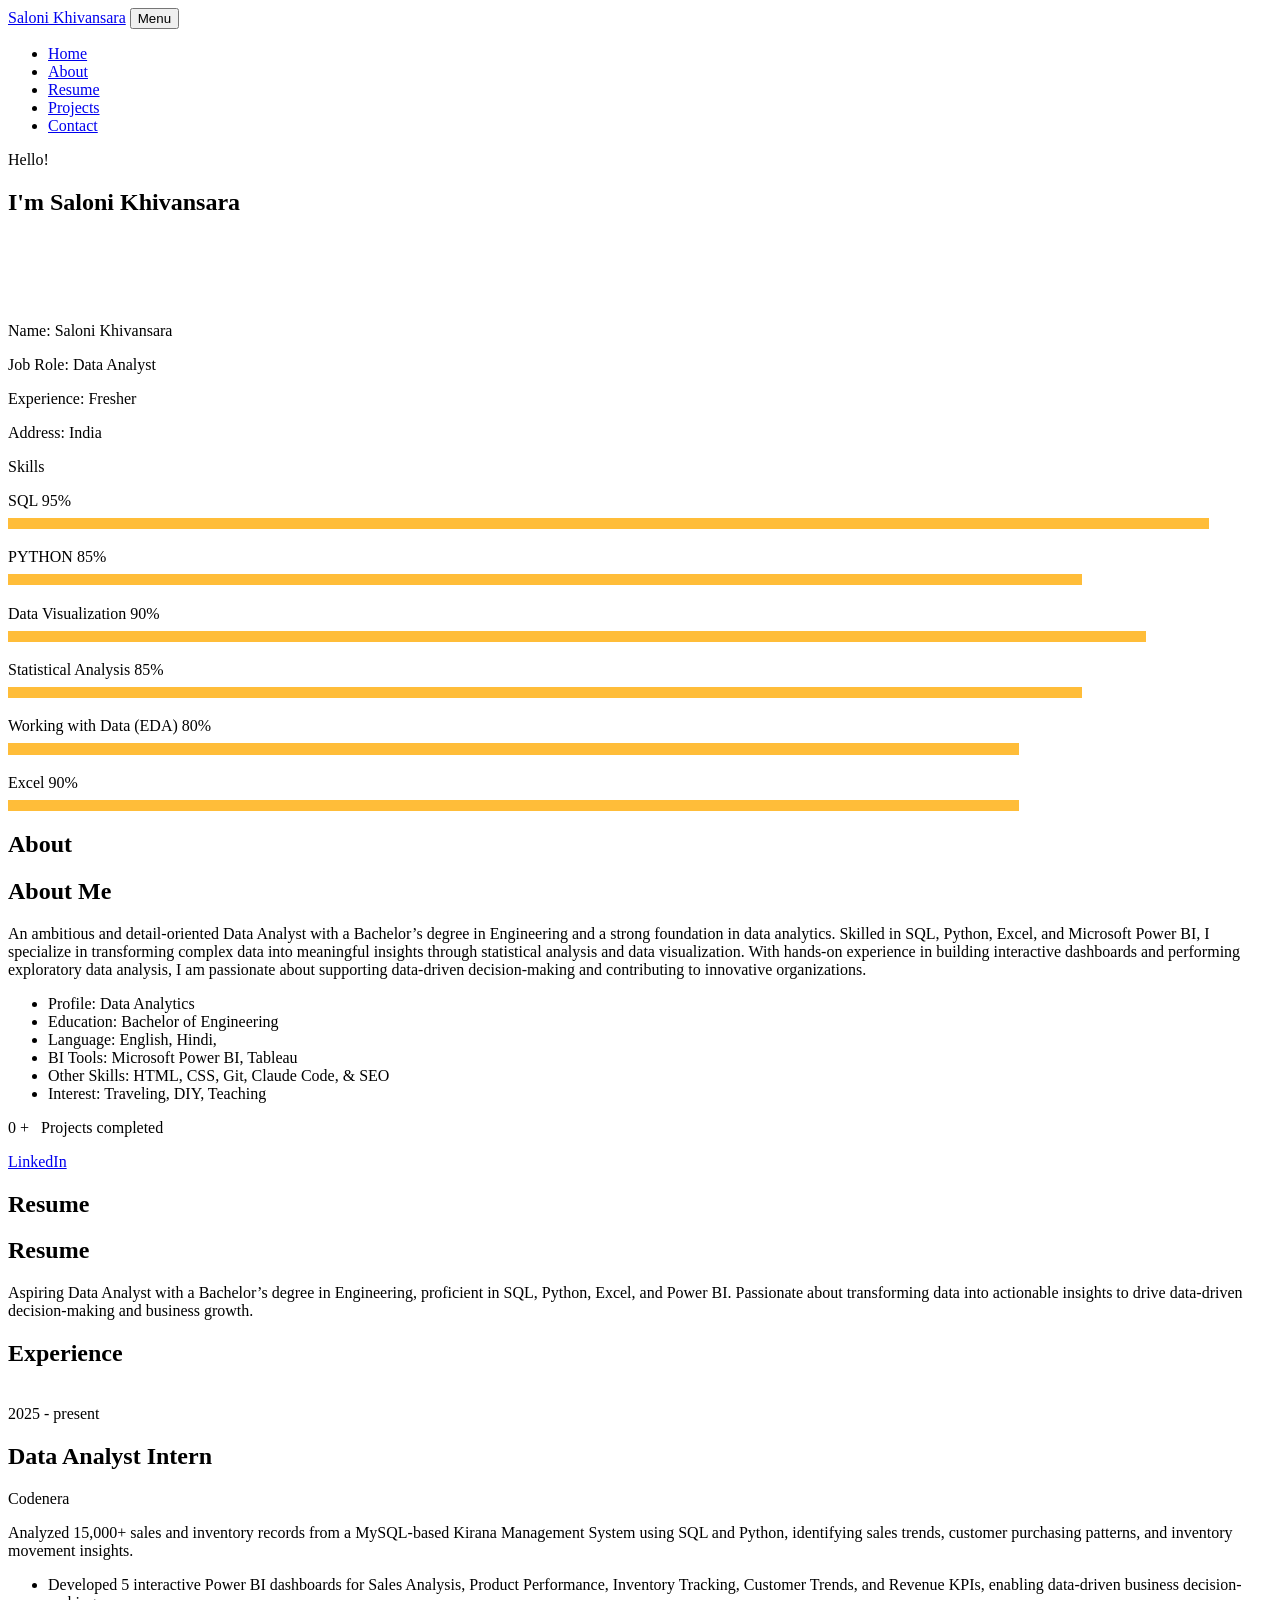
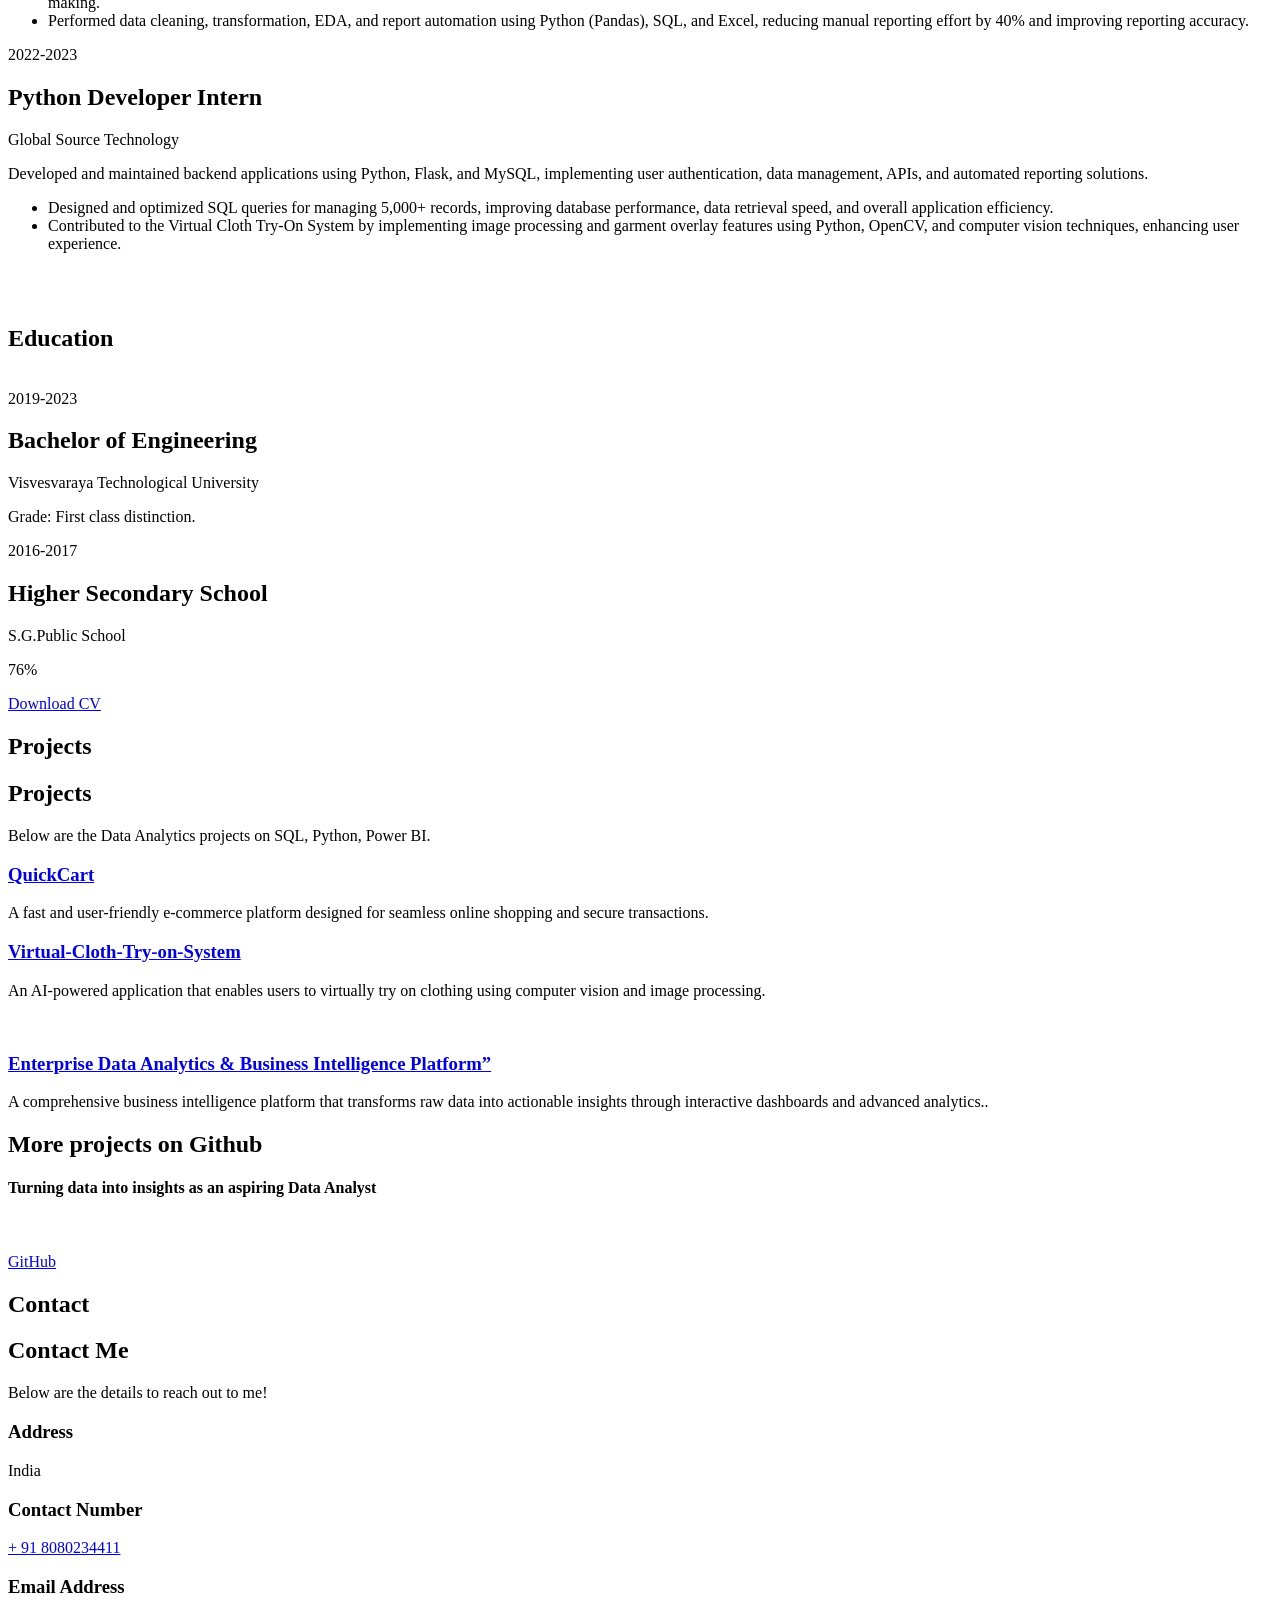
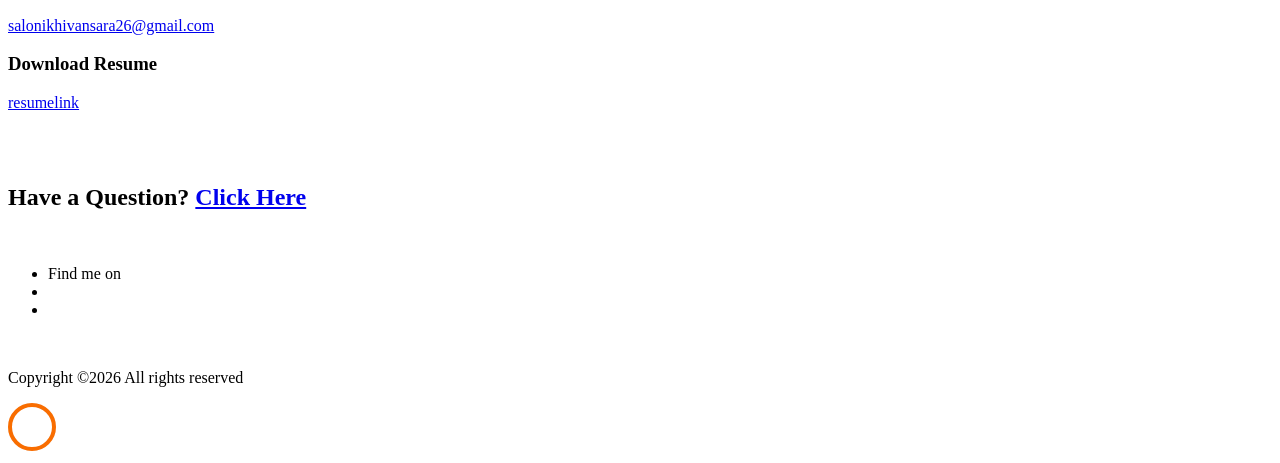
==== index.html @ f2bb4dd5 "Add files via upload first commit" ====
<!DOCTYPE html>
<html lang="en">
  <head>
    <title>Saloni Khivansara Portfolio</title>
    <meta charset="utf-8">
    <meta name="viewport" content="width=device-width, initial-scale=1, shrink-to-fit=no">
    
    <link href="https://fonts.googleapis.com/css?family=Poppins:100,200,300,400,500,600,700,800,900" rel="stylesheet">

    <link rel="stylesheet" href="css/open-iconic-bootstrap.min.css">
    <link rel="stylesheet" href="css/animate.css">
    
    <link rel="stylesheet" href="css/owl.carousel.min.css">
    <link rel="stylesheet" href="css/owl.theme.default.min.css">
    <link rel="stylesheet" href="css/magnific-popup.css">

    <link rel="stylesheet" href="css/aos.css">

    <link rel="stylesheet" href="css/ionicons.min.css">
    
    <link rel="stylesheet" href="css/flaticon.css">
    <link rel="stylesheet" href="css/icomoon.css">
    <link rel="stylesheet" href="css/style.css">



<style>

/*======================================
//--//-->   ABOUT
======================================*/

.about-mf .box-shadow-full {
  padding-top: 4rem;
  padding-bottom: 4rem;
}

.about-mf .about-img {
  margin-bottom: 2rem;
}

.about-mf .about-img img {
  margin-left: 10px;
}


.skill-mf .progress {
  /* background-color: #cde1f8; */
  margin: .5rem 0 1.2rem 0;
  border-radius: 0;
  height: .7rem;
}

.skill-mf .progress .progress-bar {
  height: .7rem;
  background-color: #ffbd39;
}


/* Animation styles */
#typing-animation {
  position: relative;
  font-size: 30px;
  font-weight: bold;
  color: rgb(255, 255, 255);
  overflow: hidden;
  white-space: nowrap;
  animation: typing 3s steps(20, end) infinite;
}

#typing-animation:before {
  content: "";
  /* position: absolute; */
  top: 0;
  left: 0;
  width: 0;
  height: 100%;
  background-color: #ccc;
  animation: typing-cursor 0.5s ease-in-out infinite;
}

@keyframes typing {
  from {
    width: 0;
  }
  to {
    width: 100%;
  }
}

@keyframes typing-cursor {
  from {
    width: 5px;
  }
  to {
    width: 0;
  }
}


/* project image zoom effect */

.zoom-effect {
  overflow: hidden;
  transition: transform 0.3s ease-out;
}

.zoom-effect:hover {
  transform: scale(1.1);
}


</style>


  </head>
  <body data-spy="scroll" data-target=".site-navbar-target" data-offset="300">
	  
	  
    <nav class="navbar navbar-expand-lg navbar-dark ftco_navbar ftco-navbar-light site-navbar-target" id="ftco-navbar">
	    <div class="container">
	      <a class="navbar-brand" href="index.html">Saloni Khivansara</a>
	      <button class="navbar-toggler js-fh5co-nav-toggle fh5co-nav-toggle" type="button" data-toggle="collapse" data-target="#ftco-nav" aria-controls="ftco-nav" aria-expanded="false" aria-label="Toggle navigation">
	        <span class="oi oi-menu"></span> Menu
	      </button>

	      <div class="collapse navbar-collapse" id="ftco-nav">
	        <ul class="navbar-nav nav ml-auto">
	          <li class="nav-item"><a href="#home-section" class="nav-link"><span>Home</span></a></li>
	          <li class="nav-item"><a href="#about-section" class="nav-link"><span>About</span></a></li>
	          <li class="nav-item"><a href="#resume-section" class="nav-link"><span>Resume</span></a></li>
	          <li class="nav-item"><a href="#project-section" class="nav-link"><span>Projects</span></a></li>
	          <li class="nav-item"><a href="#contact-section" class="nav-link"><span>Contact</span></a></li>
	        </ul>
	      </div>
	    </div>
	  </nav>
	  <section id="home-section" class="hero">
		  <div class="home-slider  owl-carousel">
	       <div class="slider-item ">
	      	<div class="overlay"></div>
	         <div class="container">
	          <div class="row d-md-flex no-gutters slider-text align-items-end justify-content-end" data-scrollax-parent="true">
	          	<div class="one-third js-fullheight order-md-last img" style="background-image:url(images/bg_1.png);">
	          	 <div class="overlay"></div>
	          	</div>
		          <div class="one-forth d-flex  align-items-center ftco-animate" data-scrollax=" properties: { translateY: '70%' }">
		          	<div class="text">
		          		<span class="subheading">Hello!</span>
			            <h1 class="mb-4 mt-3">I'm <span>Saloni Khivansara</span></h1>

						<!-- Element to contain animated typing -->
						<span id="typing-animation"></span>

						<script>

						// Initialize the typing animation
						const typingAnimationElement = document.getElementById('typing-animation');

						// Create an array of typing text
						const typingTexts = [
						'Data Analytics  ',
						'Python  ',
		
						];

						// Create a function to display the typing animation for a given text
						function playTypingAnimation(text) {
						// Loop through each character and add it to the element
						for (let i = 0; i < text.length; i++) {
							setTimeout(() => {
							typingAnimationElement.textContent += text[i];
							}, i * 200); // Increase the delay to slow down the typing animation
						}

						// Once the animation is complete, reset the text and start over
						setTimeout(() => {
							typingAnimationElement.textContent = '';
							playTypingAnimation(typingTexts[(typingTexts.indexOf(text) + 1) % typingTexts.length]);
						}, text.length * 200);
						}

						// Start the typing animation loop
						playTypingAnimation(typingTexts[0]);

						</script>

						<br>
						<br>
			            
		            </div>
		          </div>
	        	</div>
	        </div>
	      </div>
		</div>
    </section>



    <section class="ftco-about img ftco-section ftco-no-pb" id="about-section">
    	<div class="container">
			<div class="row">
				<div class="row d-flex align-items-stretch">
				<!-- <div class="row d-flex"> -->
					<div class="col-md-6 col-lg-5 d-flex">
						<div class="img-about img d-flex align-items-stretch">
							<div class="overlay">
								<div class="row">
									<div class="col-sm-6 col-md-5">
									  <div class="about-img">
										<img src="images/about-me.png" class="img-fluid rounded b-shadow-a" alt="">
									  </div>
									</div>
									<!-- Details next to profile image -->
									<div class="col-sm-6 col-md-7">
									  <div class="about-info">
										<p><span class="title-s">Name: </span> <span>Saloni Khivansara</span></p>
										<p><span class="title-s">Job Role: </span> <span>Data Analyst</span></p>
										<p><span class="title-s">Experience: </span> <span>Fresher</span></p>
										<p><span class="title-s">Address: </span> <span>India</span></p>
									  </div>
									</div>
								  </div>

								<div class="skill-mf">
									<p class="title-s">Skills</p>
									<span>SQL</span> <span class="pull-right">95%</span>
									<div class="progress">
										<div class="progress-bar" role="progressbar" style="width: 95%;" aria-valuenow="95" aria-valuemin="0"
											aria-valuemax="100"></div>
									</div>
									
									<span>PYTHON</span> <span class="pull-right">85%</span>
									<div class="progress">
										<div class="progress-bar" role="progressbar" style="width: 85%" aria-valuenow="85" aria-valuemin="0"
											aria-valuemax="100"></div>
									</div>
									
									<span>Data Visualization</span> <span class="pull-right">90%</span>
									<div class="progress">
										<div class="progress-bar" role="progressbar" style="width: 90%" aria-valuenow="90" aria-valuemin="0"
											aria-valuemax="100"></div>
									</div>
									
									<span>Statistical Analysis</span> <span class="pull-right">85%</span>
									<div class="progress">
										<div class="progress-bar" role="progressbar" style="width: 85%" aria-valuenow="85" aria-valuemin="0"
											aria-valuemax="100"></div>
									</div>
									
									<span>Working with Data (EDA)</span> <span class="pull-right">80%</span>
									<div class="progress">
										<div class="progress-bar" role="progressbar" style="width: 80%" aria-valuenow="80" aria-valuemin="0"
											aria-valuemax="100"></div>
									</div>

									
									<span>Excel</span> <span class="pull-right">90%</span>
									<div class="progress">
										<div class="progress-bar" role="progressbar" style="width: 80%" aria-valuenow="80" aria-valuemin="0"
											aria-valuemax="100"></div>
									</div>


								</div>
							</div>
						</div>
					</div>
					
					<div class="col-md-6 col-lg-7 pl-lg-5 pb-5">
						<div class="row justify-content-start pb-3">
							<div class="col-md-12 heading-section ftco-animate">
								
								<h1 class="big">About</h1>
								<h2 class="mb-4">About Me</h2>
								
								<p>  An ambitious and detail-oriented Data Analyst with a Bachelor’s degree
									 in Engineering and a strong foundation in data analytics. Skilled in SQL,
									  Python, Excel, and Microsoft Power BI, I specialize in transforming complex
									   data into meaningful insights through statistical analysis and data visualization.
									    With hands-on experience in building interactive dashboards and performing exploratory 
										data analysis, I am passionate about supporting data-driven decision-making and contributing
										 to innovative organizations.

                                </p>
									
								<ul class="about-info mt-4 px-md-0 px-2">
									<li class="d-flex"><span>Profile:</span> <span>Data  Analytics</span></li>
									<li class="d-flex"><span>Education:</span> <span>Bachelor of Engineering</span></li>
									<li class="d-flex"><span>Language:</span> <span>English, Hindi,</span></li>
									<li class="d-flex"><span>BI Tools:</span> <span>Microsoft Power BI, Tableau</span></li>
									<li class="d-flex"><span>Other Skills:</span> <span>HTML, CSS, Git, Claude Code, &amp; SEO</span></li>
									<li class="d-flex"><span>Interest:</span> <span>Traveling, DIY, Teaching</span></li>
									
								</ul>
							</div>
						</div>


						<div class="counter-wrap ftco-animate d-flex mt-md-3">
							<div class="text">
								<p class="mb-4">
									<span class="number" data-number="2">0</span> <span>+</span>
									<span>&nbsp; Projects completed</span>
								</p>
								<p><a href="http://www.linkedin.com/in/saloni-khivansara-997a50245" class="btn btn-primary py-3 px-3">LinkedIn</a></p>
							</div>
						</div>
					</div>
				</div>
			</div>
		</div>
    </section>



	
    <section class="ftco-section ftco-no-pb" id="resume-section">
    	<div class="container">
    		<div class="row justify-content-center pb-5">
          <div class="col-md-10 heading-section text-center ftco-animate">
          	<h1 class="big big-2">Resume</h1>
            <h2 class="mb-4">Resume</h2>
            <p> Aspiring Data Analyst with a Bachelor’s degree in Engineering, proficient in SQL, Python, Excel, and Power BI. Passionate about transforming data into actionable insights to drive data-driven decision-making and business growth.</p>
          </div>
        </div>

		<div class="row">
			<h1 class="big-4">Experience</h1>
			<div class="underline"></div>
		</div>
		<br>
		
		<div class="row">
				<div class="col-md-6">
					<div class="resume-wrap ftco-animate">
						<span class="date">2025 - present</span>
						<h2>Data Analyst Intern </h2>
						<span class="position">Codenera</span>
						<p class="mt-4"> Analyzed 15,000+ sales and inventory records from a MySQL-based Kirana Management System using SQL and 
Python, identifying sales trends, customer purchasing patterns, and inventory movement insights. 
 
							<ul>
								<li>Developed 5 interactive Power BI dashboards for Sales Analysis, Product Performance, Inventory Tracking, Customer 
Trends, and Revenue KPIs, enabling data-driven business decision-making.</li>
								<li>Performed data cleaning, transformation, EDA, and report automation using Python (Pandas), SQL, and Excel, 
reducing manual reporting effort by 40% and improving reporting accuracy.</li>

							</ul>
						</p>
					</div>

				</div>

				<div class="col-md-6">
					<div class="resume-wrap ftco-animate">
						<span class="date">2022-2023</span>
						<h2>Python Developer Intern</h2>
						<span class="position">Global Source Technology</span>
						<p class="mt-4">Developed and maintained backend applications using Python, Flask, and MySQL, implementing user authentication, 
data management, APIs, and automated reporting solutions. 
							<ul>
								<li>Designed and optimized SQL queries for managing 5,000+ records, improving database performance, data retrieval 
speed, and overall application efficiency. </li>
								<li>Contributed to the Virtual Cloth Try-On System by implementing image processing and garment overlay features using 
Python, OpenCV, and computer vision techniques, enhancing user experience.</li>
							</ul>
						</p>
					</div>

				</div>
			</div>

		<br>
		<br>

		<div class="row">
			<h1 class="big-4">Education</h1>
			<div class="underline"></div>
		</div>
		<br>
		
			<div class="row">
    			<div class="col-md-6">
    				<div class="resume-wrap ftco-animate">
    					<span class="date">2019-2023</span>
    					<h2>Bachelor of Engineering</h2>
    					<span class="position">Visvesvaraya Technological University</span>
    					<p class="mt-4">Grade: First class distinction.</p>
    				</div>
    			</div>

    			<div class="col-md-6">
    				<div class="resume-wrap ftco-animate">
    					<span class="date">2016-2017</span>
    					<h2>Higher Secondary School</h2>
    					<span class="position">S.G.Public School</span>
    					<p class="mt-4">76%</p>
    				</div>
				</div>
    		</div>

    		<div class="row justify-content-center mt-5">
    			<div class="col-md-6 text-center ftco-animate">
    				<p><a href="https://drive.google.com/file/d/1pVGE2b9iE5CpgebhFVgQicLdLr6Z6IuB/view?usp=drivesdk" class="btn btn-primary py-4 px-5">Download CV</a></p>
    			</div>
    		</div>
    	</div>
    </section>

   

    <section class="ftco-section" id="project-section">
      <div class="container">
        <div class="row justify-content-center mb-5 pb-5">
          <div class="col-md-7 heading-section text-center ftco-animate">
            <h1 class="big big-2">Projects</h1>
            <h2 class="mb-4">Projects</h2>
            <p>Below are the Data Analytics projects on SQL, Python, Power BI.</p>
          </div>
        </div>
         
		        <div class="row d-flex">
          <div class="col-md-4 d-flex ftco-animate">
          	<div class="blog-entry justify-content-end">
              <a href="https://github.com/Salonikhivansara/QuickCart" class="block-20 zoom-effect" style="background-image: url('images/proj_2.jpg');">
              </a>
              <div class="text mt-3 float-right d-block">

                <h3 class="heading"><a href="https://github.com/Salonikhivansara/QuickCart">QuickCart</a></h3>
                <p>A fast and user-friendly e-commerce platform designed for seamless online shopping and secure transactions.</p>
              </div>
            </div>
          </div>
          <div class="col-md-4 d-flex ftco-animate">
          	<div class="blog-entry">
              <a href="https://github.com/Salonikhivansara/Virtual-Cloth-Try-on-System" class="block-20 zoom-effect" style="background-image: url('images/proj_3.jpg');">
              </a>
              <div class="text mt-3 float-right d-block">

                <h3 class="heading"><a href="https://github.com/Salonikhivansara/Virtual-Cloth-Try-on-System">Virtual-Cloth-Try-on-System</a></h3>
                <p>An AI-powered application that enables users to virtually try on clothing using computer vision and image processing. </p>
              </div>
            </div>
          </div>
        </div>
	<br>
		<!-- added justify-content-center to center align the last two projects -->
		
			<div class="col-md-4 d-flex ftco-animate">
				<div class="blog-entry justify-content-end">
				<a href="https://github.com/Salonikhivansara/Enterprise-Data-Analytics-Business-Intelligence-Platform-" class="block-20 zoom-effect" style="background-image: url('images/proj_5.jpg');">
				</a>
				<div class="text mt-3 float-right d-block">
  
				  <h3 class="heading"><a href="https://github.com/Salonikhivansara/Enterprise-Data-Analytics-Business-Intelligence-Platform-">Enterprise Data Analytics & Business Intelligence Platform”</a></h3>
				  <p>A comprehensive business intelligence platform that transforms raw data into actionable insights through interactive dashboards and advanced analytics..</p>
				</div>
			  </div>
			</div>
		 </div>
	  </div>
    </section>


	
	  <div class="ftco-section ftco-hireme img margin-top" style="background-image: url(images/bg_1.jpg)">
			<!-- <div class="container"> -->
				<div class="row justify-content-center">
					<div class="col-md-7 ftco-animate text-center">
						<h2>More projects on<span> Github  </span> </h2>
						<div class="heading"> <h4> Turning data into insights as an aspiring Data Analyst </h4>
						<br>
						<p><a href="https://github.com/Salonikhivansara" class="btn btn-primary py-3 px-5">GitHub</a></p>
						</div>
					</div>
				</div>
			<!-- </div> -->
		</div>
	</section>



    <section class="ftco-section contact-section ftco-no-pb" id="contact-section">
      <div class="container">
      	<div class="row justify-content-center mb-5 pb-3">
          <div class="col-md-7 heading-section text-center ftco-animate">
            <h1 class="big big-2">Contact</h1>
            <h2 class="mb-4">Contact Me</h2>
            <p>Below are the details to reach out to me!</p>
          </div>
        </div>

        <div class="row d-flex contact-info mb-5">
          <div class="col-md-6 col-lg-3 d-flex ftco-animate">
          	<div class="align-self-stretch box p-4 text-center">
          		<div class="icon d-flex align-items-center justify-content-center">
          			<span class="icon-map-signs"></span>
          		</div>
          		<h3 class="mb-4">Address</h3>
	            <p>India</p>
	          </div>
          </div>
          <div class="col-md-6 col-lg-3 d-flex ftco-animate">
          	<div class="align-self-stretch box p-4 text-center">
          		<div class="icon d-flex align-items-center justify-content-center">
          			<span class="icon-phone2"></span>
          		</div>
          		<h3 class="mb-4">Contact Number</h3>
	            <p><a href="tel://91 8080234411">+ 91 8080234411</a></p>
	          </div>
          </div>
          <div class="col-md-6 col-lg-3 d-flex ftco-animate">
          	<div class="align-self-stretch box p-4 text-center">
          		<div class="icon d-flex align-items-center justify-content-center">
          			<span class="icon-paper-plane"></span>
          		</div>
          		<h3 class="mb-4">Email Address</h3>
	            <p><a href="salonikhivansara26@gmail.com">salonikhivansara26@gmail.com</a></p>
	          </div>
          </div>
          <div class="col-md-6 col-lg-3 d-flex ftco-animate">
          	<div class="align-self-stretch box p-4 text-center">
          		<div class="icon d-flex align-items-center justify-content-center">
          			<span class="icon-globe"></span>
          		</div>
          		<h3 class="mb-4">Download Resume</h3>
	            <p><a href="https://drive.google.com/file/d/1pVGE2b9iE5CpgebhFVgQicLdLr6Z6IuB/view?usp=drivesdk">resumelink</a></p>
	          </div>
          </div>

		  <div class="container">
			<br>
			<br>
			<div class="row justify-content-center">
				<div class="col-md-7 ftco-animate text-center">
					<h2>Have a<span> Question?  </span> <a href="https://docs.google.com/forms/d/e/1FAIpQLSdcwWDPTeVCX99v7hOgQ1MK_xmrTE-iSjebDyQElLQafdqebA/viewform?usp=dialog" class="btn btn-primary py-3 px-5">Click Here</a> </h2>
				</div>
			</div>
				<br>
					<ul class="ftco-footer-social list-unstyled d-flex justify-content-center align-items-center mb-0">
					  <li class="ftco-animate normal-txt">Find me on  </li>
					  
					  <li class="ftco-animate"><a href="http://www.linkedin.com/in/saloni-khivansara-997a50245"><span class="icon-linkedin"></span></a></li>  
					  
					  
				      <li class="ftco-animate"><a href="https://www.instagram.com/rishabhnmishra/"><span class="icon-instagram"></span></a></li>
					</ul>
				<br>
		   </div>
   </div>
 </section>


 
	
    <footer class="ftco-footer ftco-section">
		<div class="container">
		  <div class="row">
			<div class="col-md-12 text-center">
  
			  <p><!-- Link back to Colorlib can't be removed. Template is licensed under CC BY 3.0. -->
	Copyright &copy;<script>document.write(new Date().getFullYear());</script> All rights reserved  </a>
	<!-- Link back to Colorlib can't be removed. Template is licensed under CC BY 3.0. --></p>
			</div>
		  </div>
		</div>
	  </footer>


  <!-- loader -->
  <div id="ftco-loader" class="show fullscreen"><svg class="circular" width="48px" height="48px"><circle class="path-bg" cx="24" cy="24" r="22" fill="none" stroke-width="4" stroke="#eeeeee"/><circle class="path" cx="24" cy="24" r="22" fill="none" stroke-width="4" stroke-miterlimit="10" stroke="#F96D00"/></svg></div>


  <script src="js/jquery.min.js"></script>
  <script src="js/jquery-migrate-3.0.1.min.js"></script>
  <script src="js/popper.min.js"></script>
  <script src="js/bootstrap.min.js"></script>
  <script src="js/jquery.easing.1.3.js"></script>
  <script src="js/jquery.waypoints.min.js"></script>
  <script src="js/jquery.stellar.min.js"></script>
  <script src="js/owl.carousel.min.js"></script>
  <script src="js/jquery.magnific-popup.min.js"></script>
  <script src="js/aos.js"></script>
  <script src="js/jquery.animateNumber.min.js"></script>
  <script src="js/scrollax.min.js"></script>
  
  <script src="js/main.js"></script>
    
  </body>
</html>
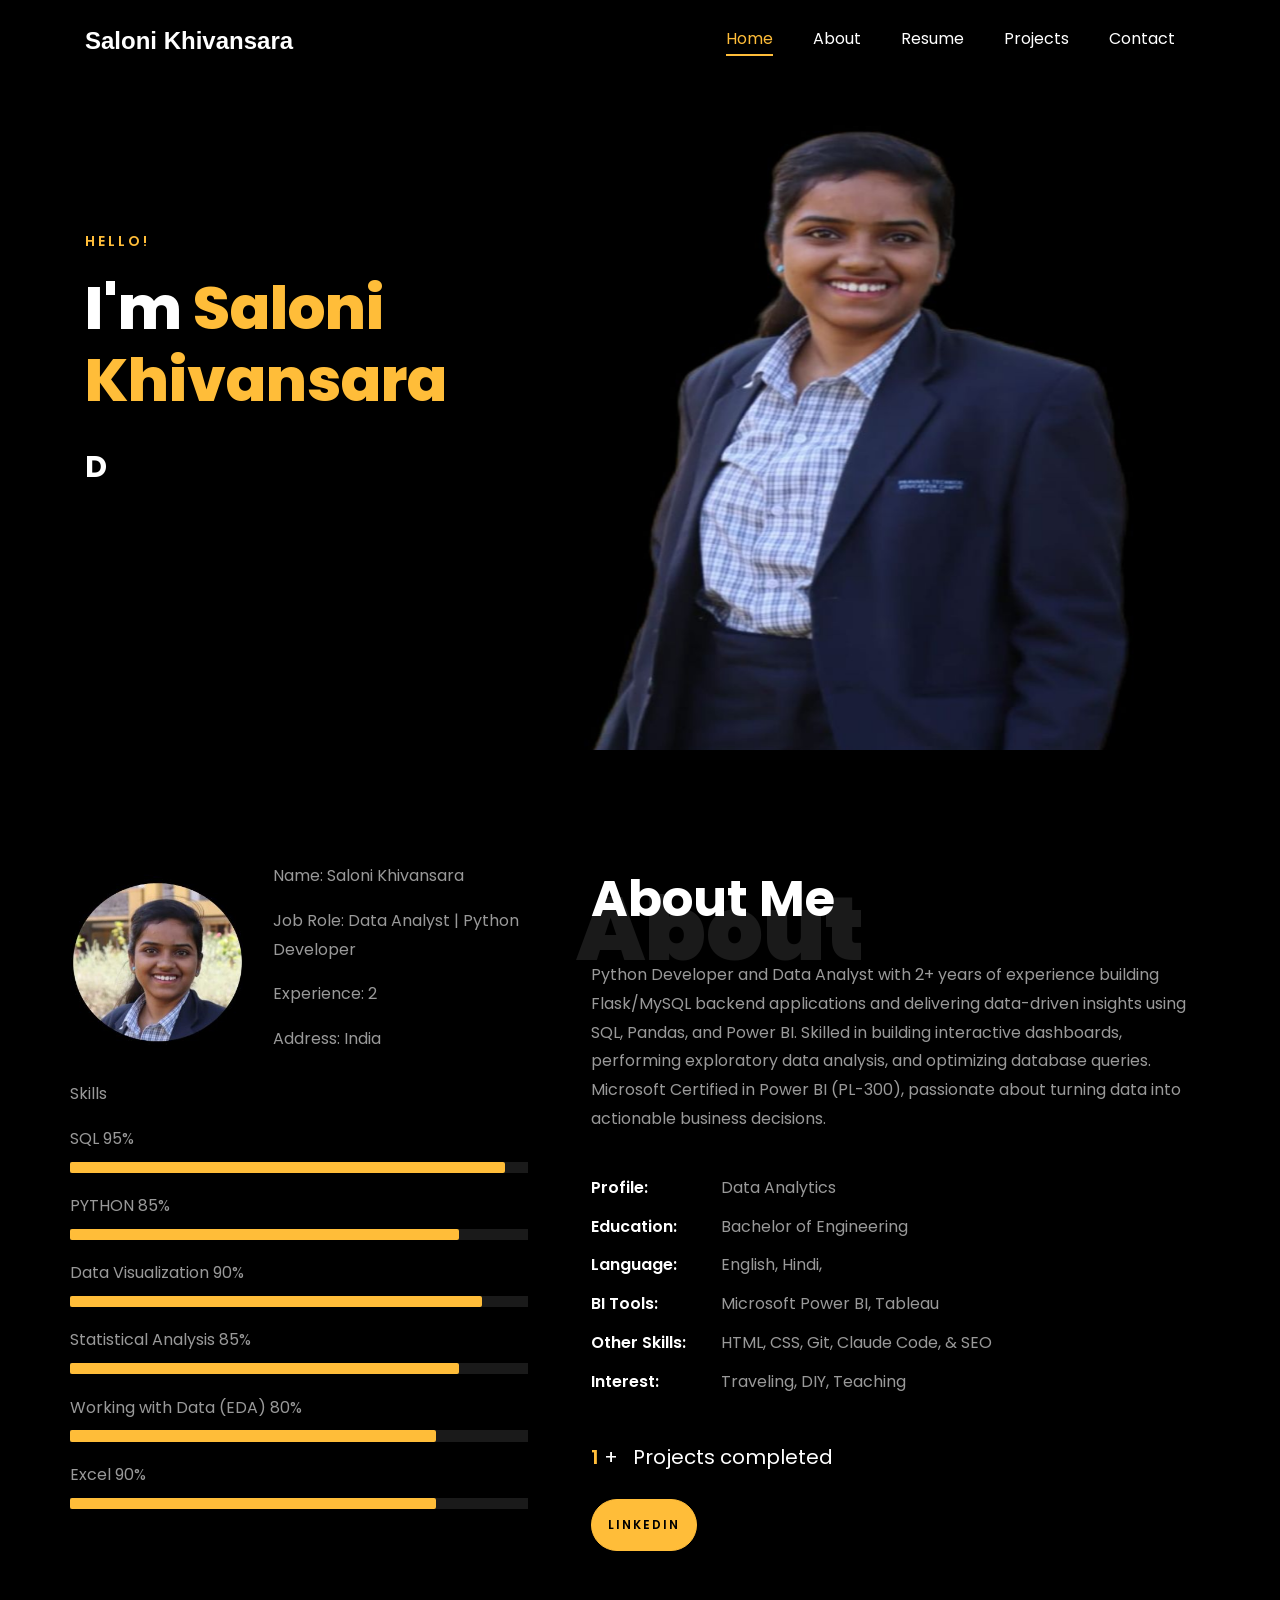
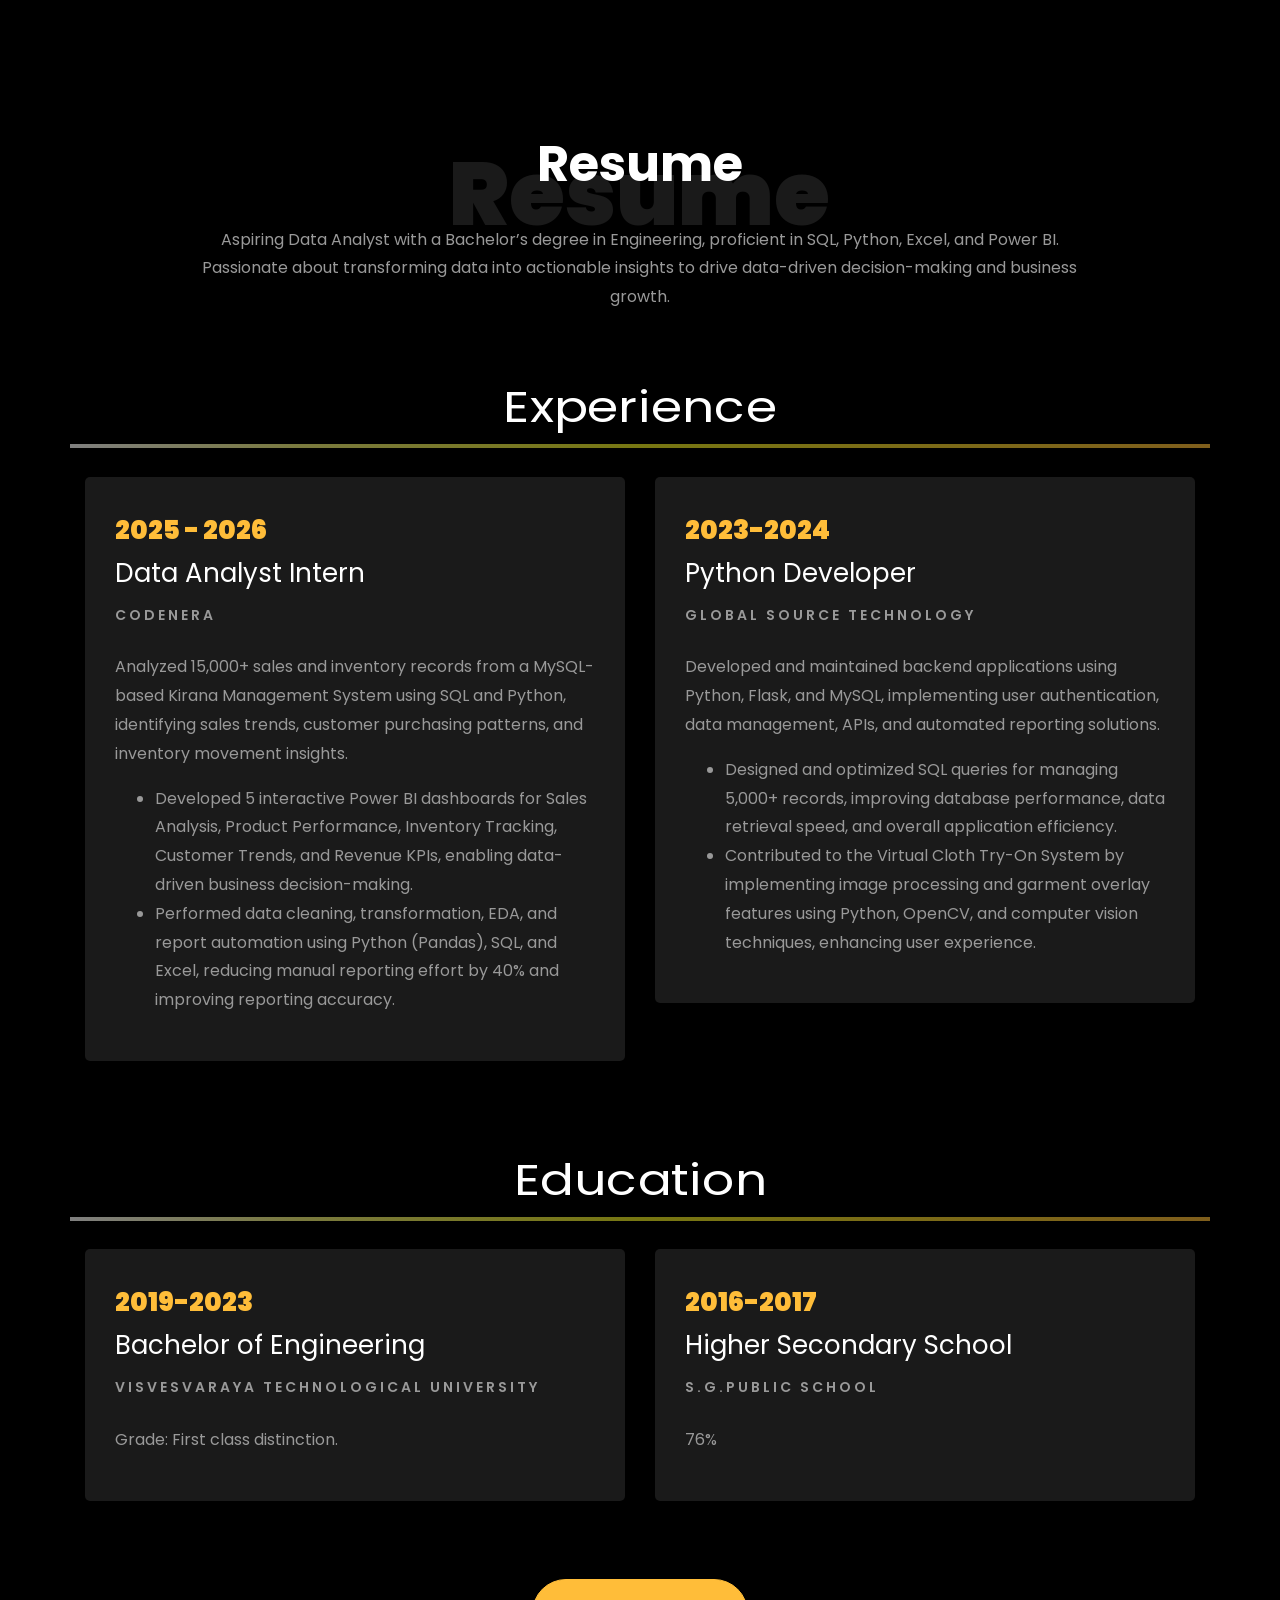
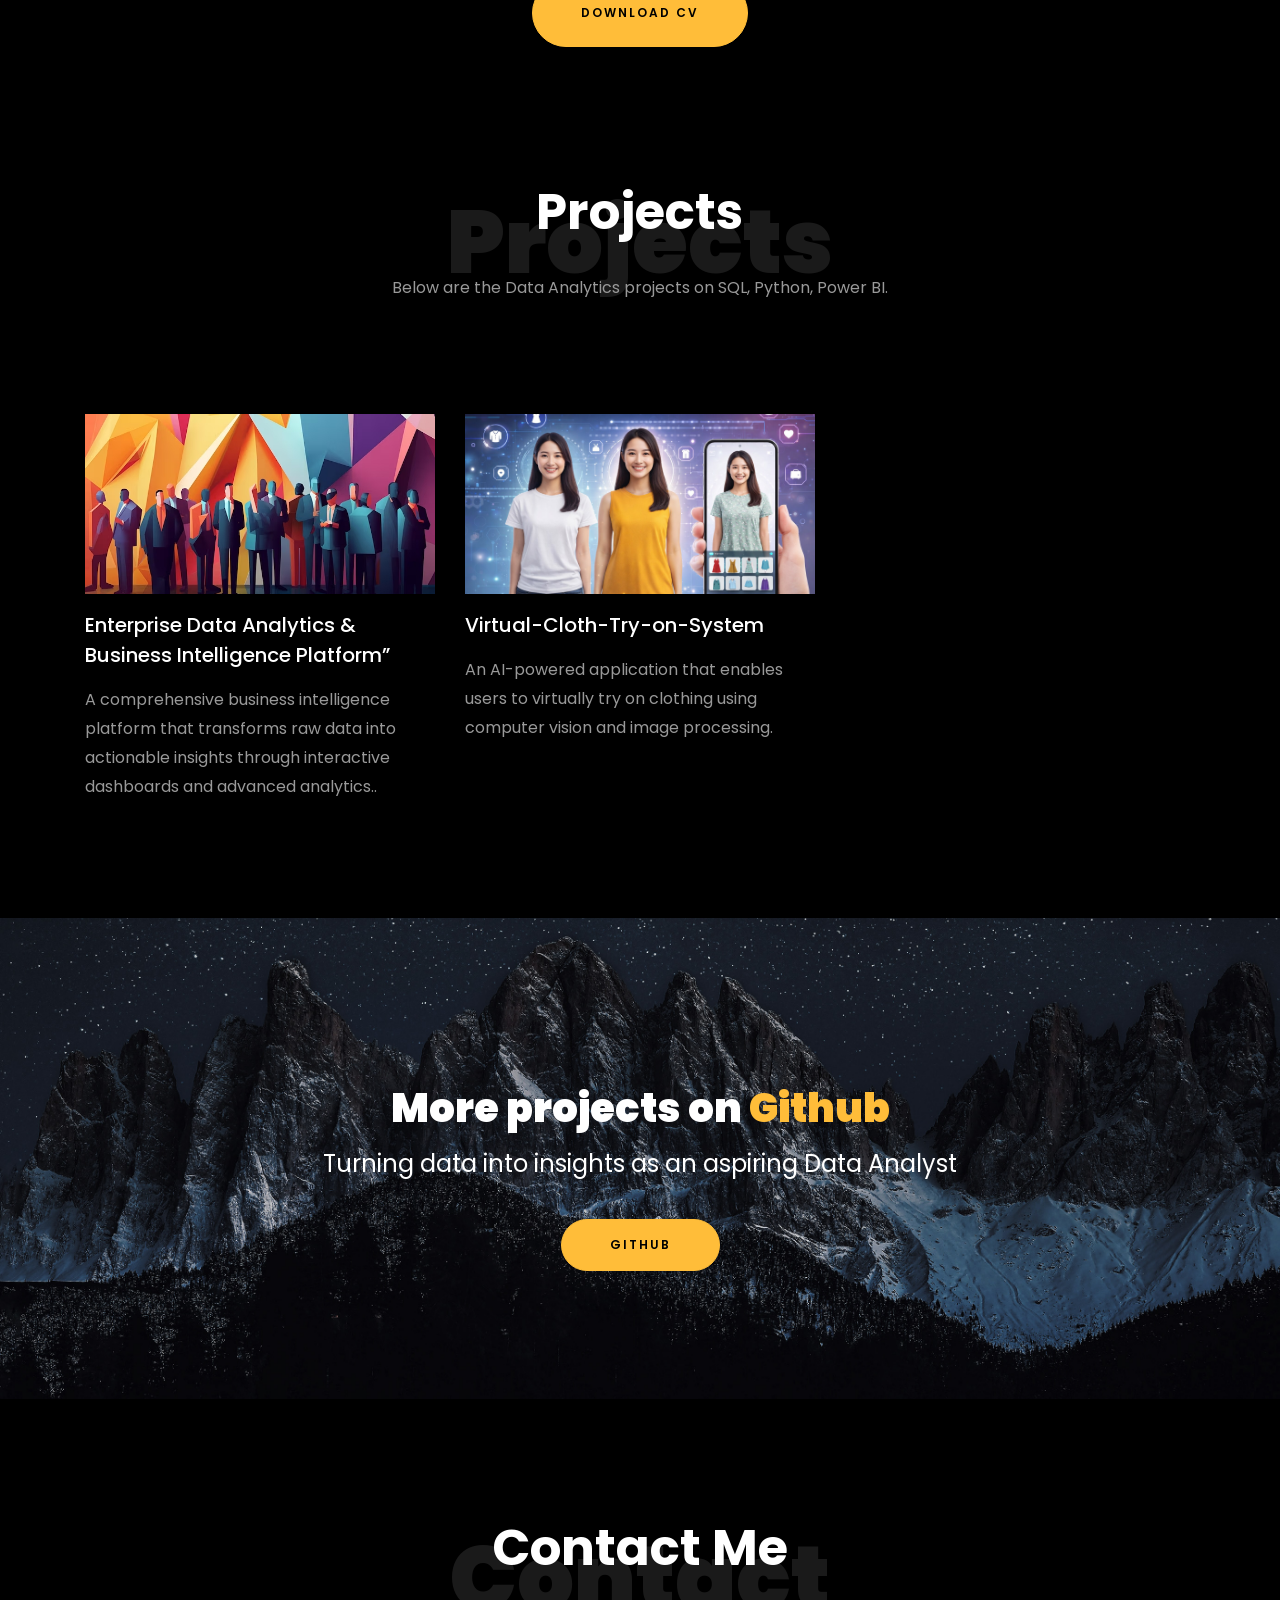
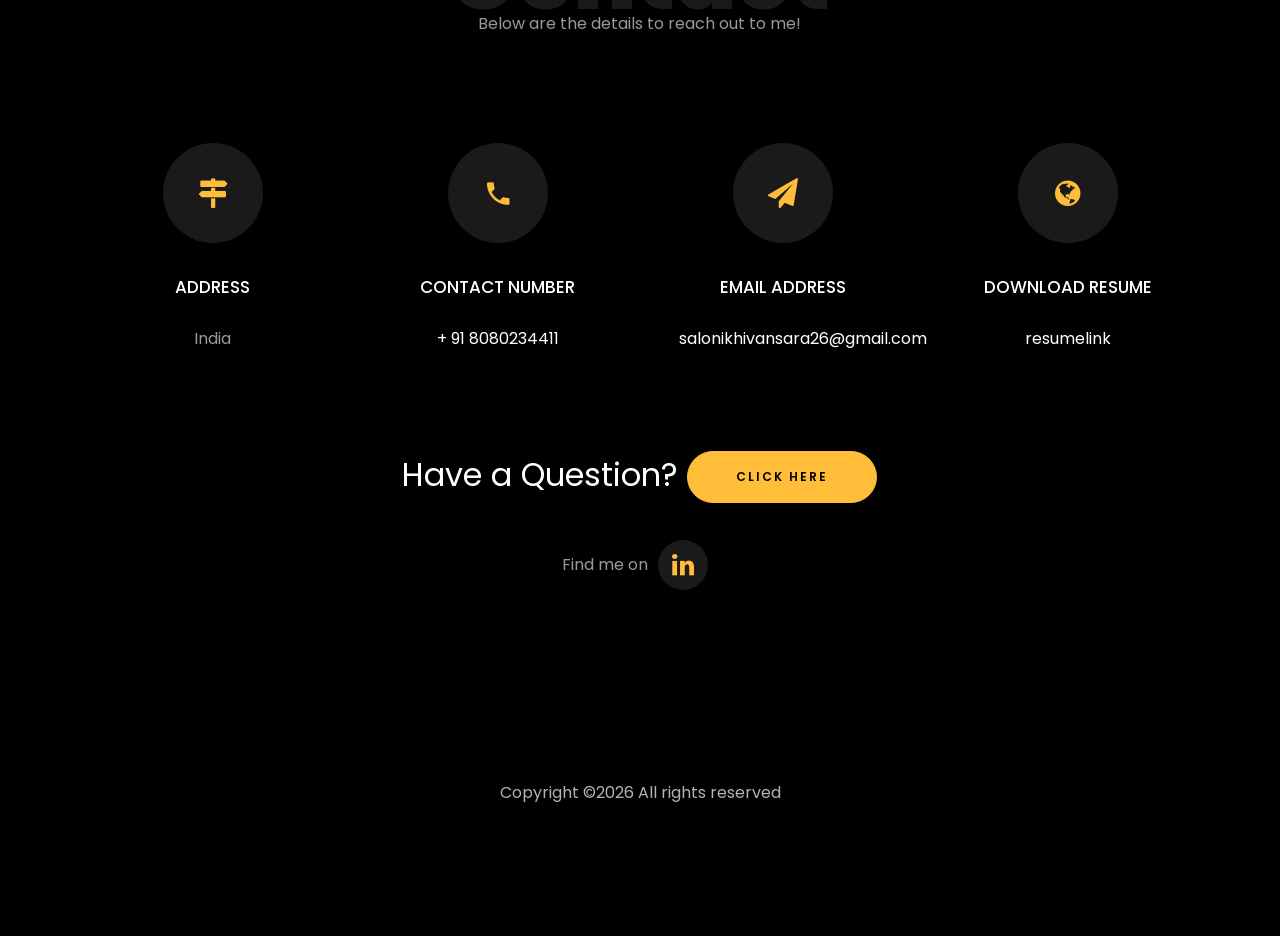
==== commit 831f426a: "Add files via upload third commit" ====
--- a/index.html
+++ b/index.html
@@ -216,8 +216,8 @@
 									<div class="col-sm-6 col-md-7">
 									  <div class="about-info">
 										<p><span class="title-s">Name: </span> <span>Saloni Khivansara</span></p>
-										<p><span class="title-s">Job Role: </span> <span>Data Analyst</span></p>
-										<p><span class="title-s">Experience: </span> <span>Fresher</span></p>
+										<p><span class="title-s">Job Role: </span> <span>Data Analyst | Python Developer</span></p>
+										<p><span class="title-s">Experience: </span> <span>2</span></p>
 										<p><span class="title-s">Address: </span> <span>India</span></p>
 									  </div>
 									</div>
@@ -275,13 +275,7 @@
 								<h1 class="big">About</h1>
 								<h2 class="mb-4">About Me</h2>
 								
-								<p>  An ambitious and detail-oriented Data Analyst with a Bachelor’s degree
-									 in Engineering and a strong foundation in data analytics. Skilled in SQL,
-									  Python, Excel, and Microsoft Power BI, I specialize in transforming complex
-									   data into meaningful insights through statistical analysis and data visualization.
-									    With hands-on experience in building interactive dashboards and performing exploratory 
-										data analysis, I am passionate about supporting data-driven decision-making and contributing
-										 to innovative organizations.
+								<p>  Python Developer and Data Analyst with 2+ years of experience building Flask/MySQL backend applications and delivering data-driven insights using SQL, Pandas, and Power BI. Skilled in building interactive dashboards, performing exploratory data analysis, and optimizing database queries. Microsoft Certified in Power BI (PL-300), passionate about turning data into actionable business decisions.
 
                                 </p>
 									
@@ -335,7 +329,7 @@
 		<div class="row">
 				<div class="col-md-6">
 					<div class="resume-wrap ftco-animate">
-						<span class="date">2025 - present</span>
+						<span class="date">2025 - 2026</span>
 						<h2>Data Analyst Intern </h2>
 						<span class="position">Codenera</span>
 						<p class="mt-4"> Analyzed 15,000+ sales and inventory records from a MySQL-based Kirana Management System using SQL and 
@@ -355,8 +349,8 @@
 
 				<div class="col-md-6">
 					<div class="resume-wrap ftco-animate">
-						<span class="date">2022-2023</span>
-						<h2>Python Developer Intern</h2>
+						<span class="date">2023-2024</span>
+						<h2>Python Developer </h2>
 						<span class="position">Global Source Technology</span>
 						<p class="mt-4">Developed and maintained backend applications using Python, Flask, and MySQL, implementing user authentication, 
 data management, APIs, and automated reporting solutions. 
@@ -403,7 +397,7 @@
 
     		<div class="row justify-content-center mt-5">
     			<div class="col-md-6 text-center ftco-animate">
-    				<p><a href="https://drive.google.com/file/d/1pVGE2b9iE5CpgebhFVgQicLdLr6Z6IuB/view?usp=drivesdk" class="btn btn-primary py-4 px-5">Download CV</a></p>
+    				<p><a href="https://drive.google.com/file/d/1UXyq3erbA17WLCjfwPdNDni977JwLxiB/view?usp=sharing" class="btn btn-primary py-4 px-5">Download CV</a></p>
     			</div>
     		</div>
     	</div>
@@ -424,13 +418,13 @@
 		        <div class="row d-flex">
           <div class="col-md-4 d-flex ftco-animate">
           	<div class="blog-entry justify-content-end">
-              <a href="https://github.com/Salonikhivansara/QuickCart" class="block-20 zoom-effect" style="background-image: url('images/proj_2.jpg');">
-              </a>
+              <a href="https://github.com/Salonikhivansara/Enterprise-Data-Analytics-Business-Intelligence-Platform-" class="block-20 zoom-effect" style="background-image: url('images/proj_5.jpg');">
+				</a>
               <div class="text mt-3 float-right d-block">
 
-                <h3 class="heading"><a href="https://github.com/Salonikhivansara/QuickCart">QuickCart</a></h3>
-                <p>A fast and user-friendly e-commerce platform designed for seamless online shopping and secure transactions.</p>
-              </div>
+                  <h3 class="heading"><a href="https://github.com/Salonikhivansara/Enterprise-Data-Analytics-Business-Intelligence-Platform-">Enterprise Data Analytics & Business Intelligence Platform”</a></h3>
+				  <p>A comprehensive business intelligence platform that transforms raw data into actionable insights through interactive dashboards and advanced analytics..</p>
+				</div>
             </div>
           </div>
           <div class="col-md-4 d-flex ftco-animate">
@@ -448,15 +442,6 @@
 	<br>
 		<!-- added justify-content-center to center align the last two projects -->
 		
-			<div class="col-md-4 d-flex ftco-animate">
-				<div class="blog-entry justify-content-end">
-				<a href="https://github.com/Salonikhivansara/Enterprise-Data-Analytics-Business-Intelligence-Platform-" class="block-20 zoom-effect" style="background-image: url('images/proj_5.jpg');">
-				</a>
-				<div class="text mt-3 float-right d-block">
-  
-				  <h3 class="heading"><a href="https://github.com/Salonikhivansara/Enterprise-Data-Analytics-Business-Intelligence-Platform-">Enterprise Data Analytics & Business Intelligence Platform”</a></h3>
-				  <p>A comprehensive business intelligence platform that transforms raw data into actionable insights through interactive dashboards and advanced analytics..</p>
-				</div>
 			  </div>
 			</div>
 		 </div>
@@ -526,7 +511,7 @@
           			<span class="icon-globe"></span>
           		</div>
           		<h3 class="mb-4">Download Resume</h3>
-	            <p><a href="https://drive.google.com/file/d/1pVGE2b9iE5CpgebhFVgQicLdLr6Z6IuB/view?usp=drivesdk">resumelink</a></p>
+	            <p><a href="https://drive.google.com/file/d/1UXyq3erbA17WLCjfwPdNDni977JwLxiB/view?usp=sharing">resumelink</a></p>
 	          </div>
           </div>
 
@@ -542,11 +527,10 @@
 					<ul class="ftco-footer-social list-unstyled d-flex justify-content-center align-items-center mb-0">
 					  <li class="ftco-animate normal-txt">Find me on  </li>
 					  
-					  <li class="ftco-animate"><a href="http://www.linkedin.com/in/saloni-khivansara-997a50245"><span class="icon-linkedin"></span></a></li>  
+					  <li class="ftco-animate"><a href="http://www.linkedin.com/in/saloni-khivansara"><span class="icon-linkedin"></span></a></li>  
 					  
 					  
-				      <li class="ftco-animate"><a href="https://www.instagram.com/rishabhnmishra/"><span class="icon-instagram"></span></a></li>
-					</ul>
+				      					</ul>
 				<br>
 		   </div>
    </div>
